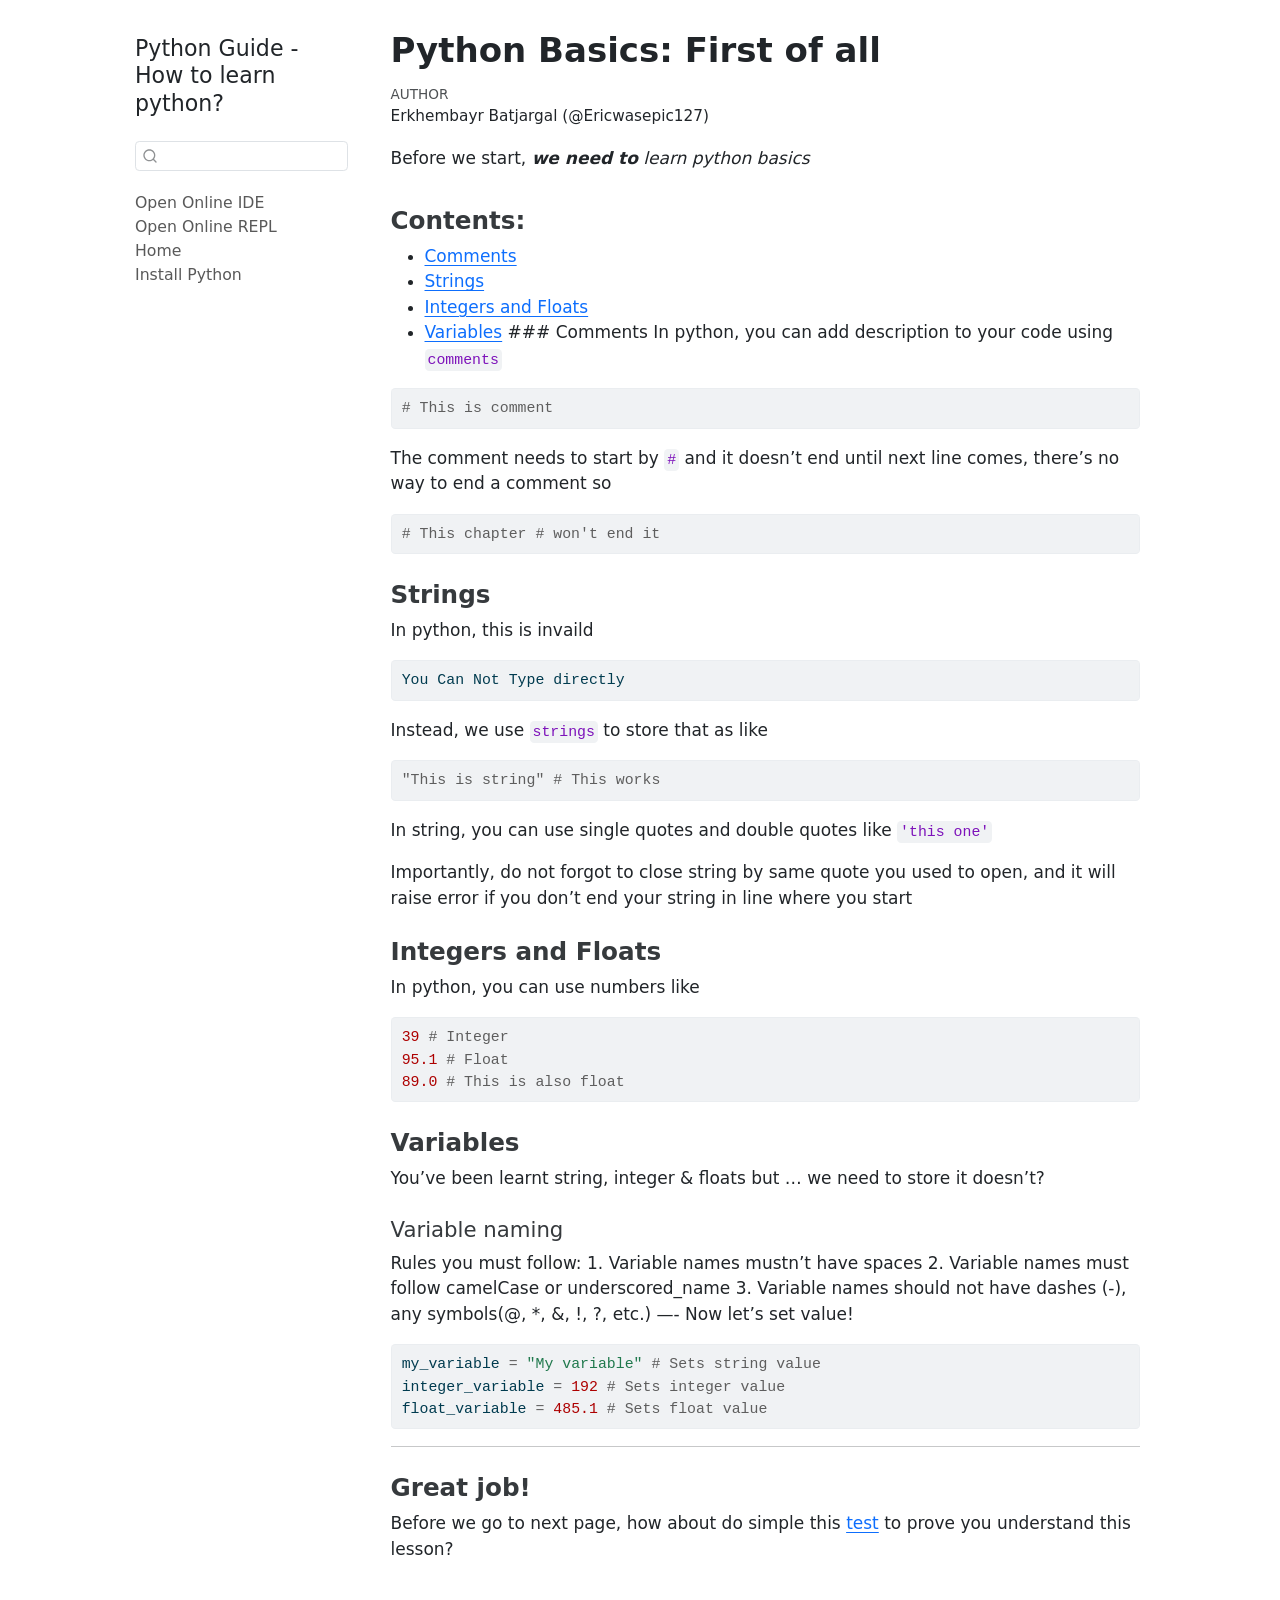
==== basics.html @ 03324207 "Built site for gh-pages" ====
<!DOCTYPE html>
<html xmlns="http://www.w3.org/1999/xhtml" lang="en" xml:lang="en"><head>

<meta charset="utf-8">
<meta name="generator" content="quarto-1.8.26">

<meta name="viewport" content="width=device-width, initial-scale=1.0, user-scalable=yes">

<meta name="author" content="Erkhembayr Batjargal (@Ericwasepic127)">

<title>Python Basics: First of all – Python Guide - How to learn python?</title>
<style>
code{white-space: pre-wrap;}
span.smallcaps{font-variant: small-caps;}
div.columns{display: flex; gap: min(4vw, 1.5em);}
div.column{flex: auto; overflow-x: auto;}
div.hanging-indent{margin-left: 1.5em; text-indent: -1.5em;}
ul.task-list{list-style: none;}
ul.task-list li input[type="checkbox"] {
  width: 0.8em;
  margin: 0 0.8em 0.2em -1em; /* quarto-specific, see https://github.com/quarto-dev/quarto-cli/issues/4556 */ 
  vertical-align: middle;
}
/* CSS for syntax highlighting */
html { -webkit-text-size-adjust: 100%; }
pre > code.sourceCode { white-space: pre; position: relative; }
pre > code.sourceCode > span { display: inline-block; line-height: 1.25; }
pre > code.sourceCode > span:empty { height: 1.2em; }
.sourceCode { overflow: visible; }
code.sourceCode > span { color: inherit; text-decoration: inherit; }
div.sourceCode { margin: 1em 0; }
pre.sourceCode { margin: 0; }
@media screen {
div.sourceCode { overflow: auto; }
}
@media print {
pre > code.sourceCode { white-space: pre-wrap; }
pre > code.sourceCode > span { text-indent: -5em; padding-left: 5em; }
}
pre.numberSource code
  { counter-reset: source-line 0; }
pre.numberSource code > span
  { position: relative; left: -4em; counter-increment: source-line; }
pre.numberSource code > span > a:first-child::before
  { content: counter(source-line);
    position: relative; left: -1em; text-align: right; vertical-align: baseline;
    border: none; display: inline-block;
    -webkit-touch-callout: none; -webkit-user-select: none;
    -khtml-user-select: none; -moz-user-select: none;
    -ms-user-select: none; user-select: none;
    padding: 0 4px; width: 4em;
  }
pre.numberSource { margin-left: 3em;  padding-left: 4px; }
div.sourceCode
  {   }
@media screen {
pre > code.sourceCode > span > a:first-child::before { text-decoration: underline; }
}
</style>


<script src="site_libs/quarto-nav/quarto-nav.js"></script>
<script src="site_libs/quarto-nav/headroom.min.js"></script>
<script src="site_libs/clipboard/clipboard.min.js"></script>
<script src="site_libs/quarto-search/autocomplete.umd.js"></script>
<script src="site_libs/quarto-search/fuse.min.js"></script>
<script src="site_libs/quarto-search/quarto-search.js"></script>
<meta name="quarto:offset" content="./">
<script src="site_libs/quarto-html/quarto.js" type="module"></script>
<script src="site_libs/quarto-html/tabsets/tabsets.js" type="module"></script>
<script src="site_libs/quarto-html/axe/axe-check.js" type="module"></script>
<script src="site_libs/quarto-html/popper.min.js"></script>
<script src="site_libs/quarto-html/tippy.umd.min.js"></script>
<script src="site_libs/quarto-html/anchor.min.js"></script>
<link href="site_libs/quarto-html/tippy.css" rel="stylesheet">
<link href="site_libs/quarto-html/quarto-syntax-highlighting-587c61ba64f3a5504c4d52d930310e48.css" rel="stylesheet" id="quarto-text-highlighting-styles">
<script src="site_libs/bootstrap/bootstrap.min.js"></script>
<link href="site_libs/bootstrap/bootstrap-icons.css" rel="stylesheet">
<link href="site_libs/bootstrap/bootstrap-c03c5444bd40c67e3a784fad4085de04.min.css" rel="stylesheet" append-hash="true" id="quarto-bootstrap" data-mode="light">
<script id="quarto-search-options" type="application/json">{
  "location": "sidebar",
  "copy-button": false,
  "collapse-after": 3,
  "panel-placement": "start",
  "type": "textbox",
  "limit": 50,
  "keyboard-shortcut": [
    "f",
    "/",
    "s"
  ],
  "show-item-context": false,
  "language": {
    "search-no-results-text": "No results",
    "search-matching-documents-text": "matching documents",
    "search-copy-link-title": "Copy link to search",
    "search-hide-matches-text": "Hide additional matches",
    "search-more-match-text": "more match in this document",
    "search-more-matches-text": "more matches in this document",
    "search-clear-button-title": "Clear",
    "search-text-placeholder": "",
    "search-detached-cancel-button-title": "Cancel",
    "search-submit-button-title": "Submit",
    "search-label": "Search"
  }
}</script>


</head>

<body class="nav-sidebar floating fullcontent quarto-light">

<div id="quarto-search-results"></div>
  <header id="quarto-header" class="headroom fixed-top">
  <nav class="quarto-secondary-nav">
    <div class="container-fluid d-flex">
      <button type="button" class="quarto-btn-toggle btn" data-bs-toggle="collapse" role="button" data-bs-target=".quarto-sidebar-collapse-item" aria-controls="quarto-sidebar" aria-expanded="false" aria-label="Toggle sidebar navigation" onclick="if (window.quartoToggleHeadroom) { window.quartoToggleHeadroom(); }">
        <i class="bi bi-layout-text-sidebar-reverse"></i>
      </button>
        <nav class="quarto-page-breadcrumbs" aria-label="breadcrumb"><ol class="breadcrumb"><li class="breadcrumb-item">
      Python Guide - How to learn python?
      </li></ol></nav>
        <a class="flex-grow-1" role="navigation" data-bs-toggle="collapse" data-bs-target=".quarto-sidebar-collapse-item" aria-controls="quarto-sidebar" aria-expanded="false" aria-label="Toggle sidebar navigation" onclick="if (window.quartoToggleHeadroom) { window.quartoToggleHeadroom(); }">      
        </a>
      <button type="button" class="btn quarto-search-button" aria-label="Search" onclick="window.quartoOpenSearch();">
        <i class="bi bi-search"></i>
      </button>
    </div>
  </nav>
</header>
<!-- content -->
<div id="quarto-content" class="quarto-container page-columns page-rows-contents page-layout-article">
<!-- sidebar -->
  <nav id="quarto-sidebar" class="sidebar collapse collapse-horizontal quarto-sidebar-collapse-item sidebar-navigation floating overflow-auto">
    <div class="pt-lg-2 mt-2 text-left sidebar-header">
    <div class="sidebar-title mb-0 py-0">
      <a href="./">Python Guide - How to learn python?</a> 
    </div>
      </div>
        <div class="mt-2 flex-shrink-0 align-items-center">
        <div class="sidebar-search">
        <div id="quarto-search" class="" title="Search"></div>
        </div>
        </div>
    <div class="sidebar-menu-container"> 
    <ul class="list-unstyled mt-1">
        <li class="sidebar-item">
  <div class="sidebar-item-container"> 
  <a href="./../ide.html" class="sidebar-item-text sidebar-link">
 <span class="menu-text">Open Online IDE</span></a>
  </div>
</li>
        <li class="sidebar-item">
  <div class="sidebar-item-container"> 
  <a href="./../hello.html" class="sidebar-item-text sidebar-link">
 <span class="menu-text">Open Online REPL</span></a>
  </div>
</li>
        <li class="sidebar-item">
  <div class="sidebar-item-container"> 
  <a href="./index.html" class="sidebar-item-text sidebar-link">
 <span class="menu-text">Home</span></a>
  </div>
</li>
        <li class="sidebar-item">
  <div class="sidebar-item-container"> 
  <a href="./installing.html" class="sidebar-item-text sidebar-link">
 <span class="menu-text">Install Python</span></a>
  </div>
</li>
    </ul>
    </div>
</nav>
<div id="quarto-sidebar-glass" class="quarto-sidebar-collapse-item" data-bs-toggle="collapse" data-bs-target=".quarto-sidebar-collapse-item"></div>
<!-- margin-sidebar -->
    
<!-- main -->
<main class="content" id="quarto-document-content">

<header id="title-block-header" class="quarto-title-block default">
<div class="quarto-title">
<h1 class="title">Python Basics: First of all</h1>
</div>



<div class="quarto-title-meta">

    <div>
    <div class="quarto-title-meta-heading">Author</div>
    <div class="quarto-title-meta-contents">
             <p>Erkhembayr Batjargal (<span class="citation" data-cites="Ericwasepic127">@Ericwasepic127</span>) </p>
          </div>
  </div>
    
  
    
  </div>
  


</header>


<p>Before we start, <em><strong>we need to</strong> learn python basics</em></p>
<section id="contents" class="level3">
<h3 class="anchored" data-anchor-id="contents">Contents:</h3>
<ul>
<li><a href="#comments">Comments</a></li>
<li><a href="#strings">Strings</a></li>
<li><a href="#integers-and-floats">Integers and Floats</a></li>
<li><a href="#variables">Variables</a> ### Comments In python, you can add description to your code using <code>comments</code></li>
</ul>
<div class="code-copy-outer-scaffold"><div class="sourceCode" id="cb1"><pre class="sourceCode python code-with-copy"><code class="sourceCode python"><span id="cb1-1"><a href="#cb1-1" aria-hidden="true" tabindex="-1"></a><span class="co"># This is comment</span></span></code></pre></div><button title="Copy to Clipboard" class="code-copy-button"><i class="bi"></i></button></div>
<p>The comment needs to start by <code>#</code> and it doesn’t end until next line comes, there’s no way to end a comment so</p>
<div class="code-copy-outer-scaffold"><div class="sourceCode" id="cb2"><pre class="sourceCode python code-with-copy"><code class="sourceCode python"><span id="cb2-1"><a href="#cb2-1" aria-hidden="true" tabindex="-1"></a><span class="co"># This chapter # won't end it</span></span></code></pre></div><button title="Copy to Clipboard" class="code-copy-button"><i class="bi"></i></button></div>
</section>
<section id="strings" class="level3">
<h3 class="anchored" data-anchor-id="strings">Strings</h3>
<p>In python, this is invaild</p>
<div class="code-copy-outer-scaffold"><div class="sourceCode" id="cb3"><pre class="sourceCode python code-with-copy"><code class="sourceCode python"><span id="cb3-1"><a href="#cb3-1" aria-hidden="true" tabindex="-1"></a>You Can Not Type directly</span></code></pre></div><button title="Copy to Clipboard" class="code-copy-button"><i class="bi"></i></button></div>
<p>Instead, we use <code>strings</code> to store that as like</p>
<div class="code-copy-outer-scaffold"><div class="sourceCode" id="cb4"><pre class="sourceCode python code-with-copy"><code class="sourceCode python"><span id="cb4-1"><a href="#cb4-1" aria-hidden="true" tabindex="-1"></a><span class="co">"This is string"</span> <span class="co"># This works</span></span></code></pre></div><button title="Copy to Clipboard" class="code-copy-button"><i class="bi"></i></button></div>
<p>In string, you can use single quotes and double quotes like <code>'this one'</code></p>
<p>Importantly, do not forgot to close string by same quote you used to open, and it will raise error if you don’t end your string in line where you start</p>
</section>
<section id="integers-and-floats" class="level3">
<h3 class="anchored" data-anchor-id="integers-and-floats">Integers and Floats</h3>
<p>In python, you can use numbers like</p>
<div class="code-copy-outer-scaffold"><div class="sourceCode" id="cb5"><pre class="sourceCode python code-with-copy"><code class="sourceCode python"><span id="cb5-1"><a href="#cb5-1" aria-hidden="true" tabindex="-1"></a><span class="dv">39</span> <span class="co"># Integer</span></span>
<span id="cb5-2"><a href="#cb5-2" aria-hidden="true" tabindex="-1"></a><span class="fl">95.1</span> <span class="co"># Float</span></span>
<span id="cb5-3"><a href="#cb5-3" aria-hidden="true" tabindex="-1"></a><span class="fl">89.0</span> <span class="co"># This is also float</span></span></code></pre></div><button title="Copy to Clipboard" class="code-copy-button"><i class="bi"></i></button></div>
</section>
<section id="variables" class="level3">
<h3 class="anchored" data-anchor-id="variables">Variables</h3>
<p>You’ve been learnt string, integer &amp; floats but … we need to store it doesn’t?</p>
<section id="variable-naming" class="level4">
<h4 class="anchored" data-anchor-id="variable-naming">Variable naming</h4>
<p>Rules you must follow: 1. Variable names mustn’t have spaces 2. Variable names must follow camelCase or underscored_name 3. Variable names should not have dashes (-), any symbols(@, *, &amp;, !, ?, etc.) —- Now let’s set value!</p>
<div class="code-copy-outer-scaffold"><div class="sourceCode" id="cb6"><pre class="sourceCode python code-with-copy"><code class="sourceCode python"><span id="cb6-1"><a href="#cb6-1" aria-hidden="true" tabindex="-1"></a>my_variable <span class="op">=</span> <span class="st">"My variable"</span> <span class="co"># Sets string value</span></span>
<span id="cb6-2"><a href="#cb6-2" aria-hidden="true" tabindex="-1"></a>integer_variable <span class="op">=</span> <span class="dv">192</span> <span class="co"># Sets integer value</span></span>
<span id="cb6-3"><a href="#cb6-3" aria-hidden="true" tabindex="-1"></a>float_variable <span class="op">=</span> <span class="fl">485.1</span> <span class="co"># Sets float value</span></span></code></pre></div><button title="Copy to Clipboard" class="code-copy-button"><i class="bi"></i></button></div>
<hr>
</section>
</section>
<section id="great-job" class="level3">
<h3 class="anchored" data-anchor-id="great-job">Great job!</h3>
<p>Before we go to next page, how about do simple this <a href="https://ericwasepic127.github.io/ide.html?code=[base64]%3D%3D&amp;hideTool=true&amp;title=VGVzdCBCYXNpY3MgLSBTVVBZM0dVSURF&amp;note=Q2xpY2sgcnVuIHRvIHNlZSBkaWQgeW91IGRvbmUgY29ycmVjdGx5LCBlZGl0IHRoZSBjb2RlIGJlbG93&amp;link=aHR0cHM6Ly9lcmljd2FzZXBpYzEyNy5naXRodWIuaW8vc3VweTNndWlkZS9iYXNpY3MuaHRtbA%3D%3D">test</a> to prove you understand this lesson?</p>


</section>

</main> <!-- /main -->
<script id="quarto-html-after-body" type="application/javascript">
  window.document.addEventListener("DOMContentLoaded", function (event) {
    const icon = "";
    const anchorJS = new window.AnchorJS();
    anchorJS.options = {
      placement: 'right',
      icon: icon
    };
    anchorJS.add('.anchored');
    const isCodeAnnotation = (el) => {
      for (const clz of el.classList) {
        if (clz.startsWith('code-annotation-')) {                     
          return true;
        }
      }
      return false;
    }
    const onCopySuccess = function(e) {
      // button target
      const button = e.trigger;
      // don't keep focus
      button.blur();
      // flash "checked"
      button.classList.add('code-copy-button-checked');
      var currentTitle = button.getAttribute("title");
      button.setAttribute("title", "Copied!");
      let tooltip;
      if (window.bootstrap) {
        button.setAttribute("data-bs-toggle", "tooltip");
        button.setAttribute("data-bs-placement", "left");
        button.setAttribute("data-bs-title", "Copied!");
        tooltip = new bootstrap.Tooltip(button, 
          { trigger: "manual", 
            customClass: "code-copy-button-tooltip",
            offset: [0, -8]});
        tooltip.show();    
      }
      setTimeout(function() {
        if (tooltip) {
          tooltip.hide();
          button.removeAttribute("data-bs-title");
          button.removeAttribute("data-bs-toggle");
          button.removeAttribute("data-bs-placement");
        }
        button.setAttribute("title", currentTitle);
        button.classList.remove('code-copy-button-checked');
      }, 1000);
      // clear code selection
      e.clearSelection();
    }
    const getTextToCopy = function(trigger) {
      const outerScaffold = trigger.parentElement.cloneNode(true);
      const codeEl = outerScaffold.querySelector('code');
      for (const childEl of codeEl.children) {
        if (isCodeAnnotation(childEl)) {
          childEl.remove();
        }
      }
      return codeEl.innerText;
    }
    const clipboard = new window.ClipboardJS('.code-copy-button:not([data-in-quarto-modal])', {
      text: getTextToCopy
    });
    clipboard.on('success', onCopySuccess);
    if (window.document.getElementById('quarto-embedded-source-code-modal')) {
      const clipboardModal = new window.ClipboardJS('.code-copy-button[data-in-quarto-modal]', {
        text: getTextToCopy,
        container: window.document.getElementById('quarto-embedded-source-code-modal')
      });
      clipboardModal.on('success', onCopySuccess);
    }
      var localhostRegex = new RegExp(/^(?:http|https):\/\/localhost\:?[0-9]*\//);
      var mailtoRegex = new RegExp(/^mailto:/);
        var filterRegex = new RegExp("https:\/\/Ericwasepic127\.github\.io\/supy3guide\/");
      var isInternal = (href) => {
          return filterRegex.test(href) || localhostRegex.test(href) || mailtoRegex.test(href);
      }
      // Inspect non-navigation links and adorn them if external
     var links = window.document.querySelectorAll('a[href]:not(.nav-link):not(.navbar-brand):not(.toc-action):not(.sidebar-link):not(.sidebar-item-toggle):not(.pagination-link):not(.no-external):not([aria-hidden]):not(.dropdown-item):not(.quarto-navigation-tool):not(.about-link)');
      for (var i=0; i<links.length; i++) {
        const link = links[i];
        if (!isInternal(link.href)) {
          // undo the damage that might have been done by quarto-nav.js in the case of
          // links that we want to consider external
          if (link.dataset.originalHref !== undefined) {
            link.href = link.dataset.originalHref;
          }
        }
      }
    function tippyHover(el, contentFn, onTriggerFn, onUntriggerFn) {
      const config = {
        allowHTML: true,
        maxWidth: 500,
        delay: 100,
        arrow: false,
        appendTo: function(el) {
            return el.parentElement;
        },
        interactive: true,
        interactiveBorder: 10,
        theme: 'quarto',
        placement: 'bottom-start',
      };
      if (contentFn) {
        config.content = contentFn;
      }
      if (onTriggerFn) {
        config.onTrigger = onTriggerFn;
      }
      if (onUntriggerFn) {
        config.onUntrigger = onUntriggerFn;
      }
      window.tippy(el, config); 
    }
    const noterefs = window.document.querySelectorAll('a[role="doc-noteref"]');
    for (var i=0; i<noterefs.length; i++) {
      const ref = noterefs[i];
      tippyHover(ref, function() {
        // use id or data attribute instead here
        let href = ref.getAttribute('data-footnote-href') || ref.getAttribute('href');
        try { href = new URL(href).hash; } catch {}
        const id = href.replace(/^#\/?/, "");
        const note = window.document.getElementById(id);
        if (note) {
          return note.innerHTML;
        } else {
          return "";
        }
      });
    }
    const xrefs = window.document.querySelectorAll('a.quarto-xref');
    const processXRef = (id, note) => {
      // Strip column container classes
      const stripColumnClz = (el) => {
        el.classList.remove("page-full", "page-columns");
        if (el.children) {
          for (const child of el.children) {
            stripColumnClz(child);
          }
        }
      }
      stripColumnClz(note)
      if (id === null || id.startsWith('sec-')) {
        // Special case sections, only their first couple elements
        const container = document.createElement("div");
        if (note.children && note.children.length > 2) {
          container.appendChild(note.children[0].cloneNode(true));
          for (let i = 1; i < note.children.length; i++) {
            const child = note.children[i];
            if (child.tagName === "P" && child.innerText === "") {
              continue;
            } else {
              container.appendChild(child.cloneNode(true));
              break;
            }
          }
          if (window.Quarto?.typesetMath) {
            window.Quarto.typesetMath(container);
          }
          return container.innerHTML
        } else {
          if (window.Quarto?.typesetMath) {
            window.Quarto.typesetMath(note);
          }
          return note.innerHTML;
        }
      } else {
        // Remove any anchor links if they are present
        const anchorLink = note.querySelector('a.anchorjs-link');
        if (anchorLink) {
          anchorLink.remove();
        }
        if (window.Quarto?.typesetMath) {
          window.Quarto.typesetMath(note);
        }
        if (note.classList.contains("callout")) {
          return note.outerHTML;
        } else {
          return note.innerHTML;
        }
      }
    }
    for (var i=0; i<xrefs.length; i++) {
      const xref = xrefs[i];
      tippyHover(xref, undefined, function(instance) {
        instance.disable();
        let url = xref.getAttribute('href');
        let hash = undefined; 
        if (url.startsWith('#')) {
          hash = url;
        } else {
          try { hash = new URL(url).hash; } catch {}
        }
        if (hash) {
          const id = hash.replace(/^#\/?/, "");
          const note = window.document.getElementById(id);
          if (note !== null) {
            try {
              const html = processXRef(id, note.cloneNode(true));
              instance.setContent(html);
            } finally {
              instance.enable();
              instance.show();
            }
          } else {
            // See if we can fetch this
            fetch(url.split('#')[0])
            .then(res => res.text())
            .then(html => {
              const parser = new DOMParser();
              const htmlDoc = parser.parseFromString(html, "text/html");
              const note = htmlDoc.getElementById(id);
              if (note !== null) {
                const html = processXRef(id, note);
                instance.setContent(html);
              } 
            }).finally(() => {
              instance.enable();
              instance.show();
            });
          }
        } else {
          // See if we can fetch a full url (with no hash to target)
          // This is a special case and we should probably do some content thinning / targeting
          fetch(url)
          .then(res => res.text())
          .then(html => {
            const parser = new DOMParser();
            const htmlDoc = parser.parseFromString(html, "text/html");
            const note = htmlDoc.querySelector('main.content');
            if (note !== null) {
              // This should only happen for chapter cross references
              // (since there is no id in the URL)
              // remove the first header
              if (note.children.length > 0 && note.children[0].tagName === "HEADER") {
                note.children[0].remove();
              }
              const html = processXRef(null, note);
              instance.setContent(html);
            } 
          }).finally(() => {
            instance.enable();
            instance.show();
          });
        }
      }, function(instance) {
      });
    }
        let selectedAnnoteEl;
        const selectorForAnnotation = ( cell, annotation) => {
          let cellAttr = 'data-code-cell="' + cell + '"';
          let lineAttr = 'data-code-annotation="' +  annotation + '"';
          const selector = 'span[' + cellAttr + '][' + lineAttr + ']';
          return selector;
        }
        const selectCodeLines = (annoteEl) => {
          const doc = window.document;
          const targetCell = annoteEl.getAttribute("data-target-cell");
          const targetAnnotation = annoteEl.getAttribute("data-target-annotation");
          const annoteSpan = window.document.querySelector(selectorForAnnotation(targetCell, targetAnnotation));
          const lines = annoteSpan.getAttribute("data-code-lines").split(",");
          const lineIds = lines.map((line) => {
            return targetCell + "-" + line;
          })
          let top = null;
          let height = null;
          let parent = null;
          if (lineIds.length > 0) {
              //compute the position of the single el (top and bottom and make a div)
              const el = window.document.getElementById(lineIds[0]);
              top = el.offsetTop;
              height = el.offsetHeight;
              parent = el.parentElement.parentElement;
            if (lineIds.length > 1) {
              const lastEl = window.document.getElementById(lineIds[lineIds.length - 1]);
              const bottom = lastEl.offsetTop + lastEl.offsetHeight;
              height = bottom - top;
            }
            if (top !== null && height !== null && parent !== null) {
              // cook up a div (if necessary) and position it 
              let div = window.document.getElementById("code-annotation-line-highlight");
              if (div === null) {
                div = window.document.createElement("div");
                div.setAttribute("id", "code-annotation-line-highlight");
                div.style.position = 'absolute';
                parent.appendChild(div);
              }
              div.style.top = top - 2 + "px";
              div.style.height = height + 4 + "px";
              div.style.left = 0;
              let gutterDiv = window.document.getElementById("code-annotation-line-highlight-gutter");
              if (gutterDiv === null) {
                gutterDiv = window.document.createElement("div");
                gutterDiv.setAttribute("id", "code-annotation-line-highlight-gutter");
                gutterDiv.style.position = 'absolute';
                const codeCell = window.document.getElementById(targetCell);
                const gutter = codeCell.querySelector('.code-annotation-gutter');
                gutter.appendChild(gutterDiv);
              }
              gutterDiv.style.top = top - 2 + "px";
              gutterDiv.style.height = height + 4 + "px";
            }
            selectedAnnoteEl = annoteEl;
          }
        };
        const unselectCodeLines = () => {
          const elementsIds = ["code-annotation-line-highlight", "code-annotation-line-highlight-gutter"];
          elementsIds.forEach((elId) => {
            const div = window.document.getElementById(elId);
            if (div) {
              div.remove();
            }
          });
          selectedAnnoteEl = undefined;
        };
          // Handle positioning of the toggle
      window.addEventListener(
        "resize",
        throttle(() => {
          elRect = undefined;
          if (selectedAnnoteEl) {
            selectCodeLines(selectedAnnoteEl);
          }
        }, 10)
      );
      function throttle(fn, ms) {
      let throttle = false;
      let timer;
        return (...args) => {
          if(!throttle) { // first call gets through
              fn.apply(this, args);
              throttle = true;
          } else { // all the others get throttled
              if(timer) clearTimeout(timer); // cancel #2
              timer = setTimeout(() => {
                fn.apply(this, args);
                timer = throttle = false;
              }, ms);
          }
        };
      }
        // Attach click handler to the DT
        const annoteDls = window.document.querySelectorAll('dt[data-target-cell]');
        for (const annoteDlNode of annoteDls) {
          annoteDlNode.addEventListener('click', (event) => {
            const clickedEl = event.target;
            if (clickedEl !== selectedAnnoteEl) {
              unselectCodeLines();
              const activeEl = window.document.querySelector('dt[data-target-cell].code-annotation-active');
              if (activeEl) {
                activeEl.classList.remove('code-annotation-active');
              }
              selectCodeLines(clickedEl);
              clickedEl.classList.add('code-annotation-active');
            } else {
              // Unselect the line
              unselectCodeLines();
              clickedEl.classList.remove('code-annotation-active');
            }
          });
        }
    const findCites = (el) => {
      const parentEl = el.parentElement;
      if (parentEl) {
        const cites = parentEl.dataset.cites;
        if (cites) {
          return {
            el,
            cites: cites.split(' ')
          };
        } else {
          return findCites(el.parentElement)
        }
      } else {
        return undefined;
      }
    };
    var bibliorefs = window.document.querySelectorAll('a[role="doc-biblioref"]');
    for (var i=0; i<bibliorefs.length; i++) {
      const ref = bibliorefs[i];
      const citeInfo = findCites(ref);
      if (citeInfo) {
        tippyHover(citeInfo.el, function() {
          var popup = window.document.createElement('div');
          citeInfo.cites.forEach(function(cite) {
            var citeDiv = window.document.createElement('div');
            citeDiv.classList.add('hanging-indent');
            citeDiv.classList.add('csl-entry');
            var biblioDiv = window.document.getElementById('ref-' + cite);
            if (biblioDiv) {
              citeDiv.innerHTML = biblioDiv.innerHTML;
            }
            popup.appendChild(citeDiv);
          });
          return popup.innerHTML;
        });
      }
    }
  });
  </script>
</div> <!-- /content -->




</body></html>
---- site_libs/quarto-html/tippy.css ----
.tippy-box[data-animation=fade][data-state=hidden]{opacity:0}[data-tippy-root]{max-width:calc(100vw - 10px)}.tippy-box{position:relative;background-color:#333;color:#fff;border-radius:4px;font-size:14px;line-height:1.4;white-space:normal;outline:0;transition-property:transform,visibility,opacity}.tippy-box[data-placement^=top]>.tippy-arrow{bottom:0}.tippy-box[data-placement^=top]>.tippy-arrow:before{bottom:-7px;left:0;border-width:8px 8px 0;border-top-color:initial;transform-origin:center top}.tippy-box[data-placement^=bottom]>.tippy-arrow{top:0}.tippy-box[data-placement^=bottom]>.tippy-arrow:before{top:-7px;left:0;border-width:0 8px 8px;border-bottom-color:initial;transform-origin:center bottom}.tippy-box[data-placement^=left]>.tippy-arrow{right:0}.tippy-box[data-placement^=left]>.tippy-arrow:before{border-width:8px 0 8px 8px;border-left-color:initial;right:-7px;transform-origin:center left}.tippy-box[data-placement^=right]>.tippy-arrow{left:0}.tippy-box[data-placement^=right]>.tippy-arrow:before{left:-7px;border-width:8px 8px 8px 0;border-right-color:initial;transform-origin:center right}.tippy-box[data-inertia][data-state=visible]{transition-timing-function:cubic-bezier(.54,1.5,.38,1.11)}.tippy-arrow{width:16px;height:16px;color:#333}.tippy-arrow:before{content:"";position:absolute;border-color:transparent;border-style:solid}.tippy-content{position:relative;padding:5px 9px;z-index:1}
---- site_libs/quarto-html/quarto-syntax-highlighting-587c61ba64f3a5504c4d52d930310e48.css ----
/* quarto syntax highlight colors */
:root {
  --quarto-hl-ot-color: #003B4F;
  --quarto-hl-at-color: #657422;
  --quarto-hl-ss-color: #20794D;
  --quarto-hl-an-color: #5E5E5E;
  --quarto-hl-fu-color: #4758AB;
  --quarto-hl-st-color: #20794D;
  --quarto-hl-cf-color: #003B4F;
  --quarto-hl-op-color: #5E5E5E;
  --quarto-hl-er-color: #AD0000;
  --quarto-hl-bn-color: #AD0000;
  --quarto-hl-al-color: #AD0000;
  --quarto-hl-va-color: #111111;
  --quarto-hl-bu-color: inherit;
  --quarto-hl-ex-color: inherit;
  --quarto-hl-pp-color: #AD0000;
  --quarto-hl-in-color: #5E5E5E;
  --quarto-hl-vs-color: #20794D;
  --quarto-hl-wa-color: #5E5E5E;
  --quarto-hl-do-color: #5E5E5E;
  --quarto-hl-im-color: #00769E;
  --quarto-hl-ch-color: #20794D;
  --quarto-hl-dt-color: #AD0000;
  --quarto-hl-fl-color: #AD0000;
  --quarto-hl-co-color: #5E5E5E;
  --quarto-hl-cv-color: #5E5E5E;
  --quarto-hl-cn-color: #8f5902;
  --quarto-hl-sc-color: #5E5E5E;
  --quarto-hl-dv-color: #AD0000;
  --quarto-hl-kw-color: #003B4F;
}

/* other quarto variables */
:root {
  --quarto-font-monospace: SFMono-Regular, Menlo, Monaco, Consolas, "Liberation Mono", "Courier New", monospace;
}

/* syntax highlight based on Pandoc's rules */
pre > code.sourceCode > span {
  color: #003B4F;
}

code.sourceCode > span {
  color: #003B4F;
}

div.sourceCode,
div.sourceCode pre.sourceCode {
  color: #003B4F;
}

/* Normal */
code span {
  color: #003B4F;
}

/* Alert */
code span.al {
  color: #AD0000;
  font-style: inherit;
}

/* Annotation */
code span.an {
  color: #5E5E5E;
  font-style: inherit;
}

/* Attribute */
code span.at {
  color: #657422;
  font-style: inherit;
}

/* BaseN */
code span.bn {
  color: #AD0000;
  font-style: inherit;
}

/* BuiltIn */
code span.bu {
  font-style: inherit;
}

/* ControlFlow */
code span.cf {
  color: #003B4F;
  font-weight: bold;
  font-style: inherit;
}

/* Char */
code span.ch {
  color: #20794D;
  font-style: inherit;
}

/* Constant */
code span.cn {
  color: #8f5902;
  font-style: inherit;
}

/* Comment */
code span.co {
  color: #5E5E5E;
  font-style: inherit;
}

/* CommentVar */
code span.cv {
  color: #5E5E5E;
  font-style: italic;
}

/* Documentation */
code span.do {
  color: #5E5E5E;
  font-style: italic;
}

/* DataType */
code span.dt {
  color: #AD0000;
  font-style: inherit;
}

/* DecVal */
code span.dv {
  color: #AD0000;
  font-style: inherit;
}

/* Error */
code span.er {
  color: #AD0000;
  font-style: inherit;
}

/* Extension */
code span.ex {
  font-style: inherit;
}

/* Float */
code span.fl {
  color: #AD0000;
  font-style: inherit;
}

/* Function */
code span.fu {
  color: #4758AB;
  font-style: inherit;
}

/* Import */
code span.im {
  color: #00769E;
  font-style: inherit;
}

/* Information */
code span.in {
  color: #5E5E5E;
  font-style: inherit;
}

/* Keyword */
code span.kw {
  color: #003B4F;
  font-weight: bold;
  font-style: inherit;
}

/* Operator */
code span.op {
  color: #5E5E5E;
  font-style: inherit;
}

/* Other */
code span.ot {
  color: #003B4F;
  font-style: inherit;
}

/* Preprocessor */
code span.pp {
  color: #AD0000;
  font-style: inherit;
}

/* SpecialChar */
code span.sc {
  color: #5E5E5E;
  font-style: inherit;
}

/* SpecialString */
code span.ss {
  color: #20794D;
  font-style: inherit;
}

/* String */
code span.st {
  color: #20794D;
  font-style: inherit;
}

/* Variable */
code span.va {
  color: #111111;
  font-style: inherit;
}

/* VerbatimString */
code span.vs {
  color: #20794D;
  font-style: inherit;
}

/* Warning */
code span.wa {
  color: #5E5E5E;
  font-style: italic;
}

.prevent-inlining {
  content: "</";
}

/*# sourceMappingURL=2dce1cc6c82594539e1579de68416b47.css.map */
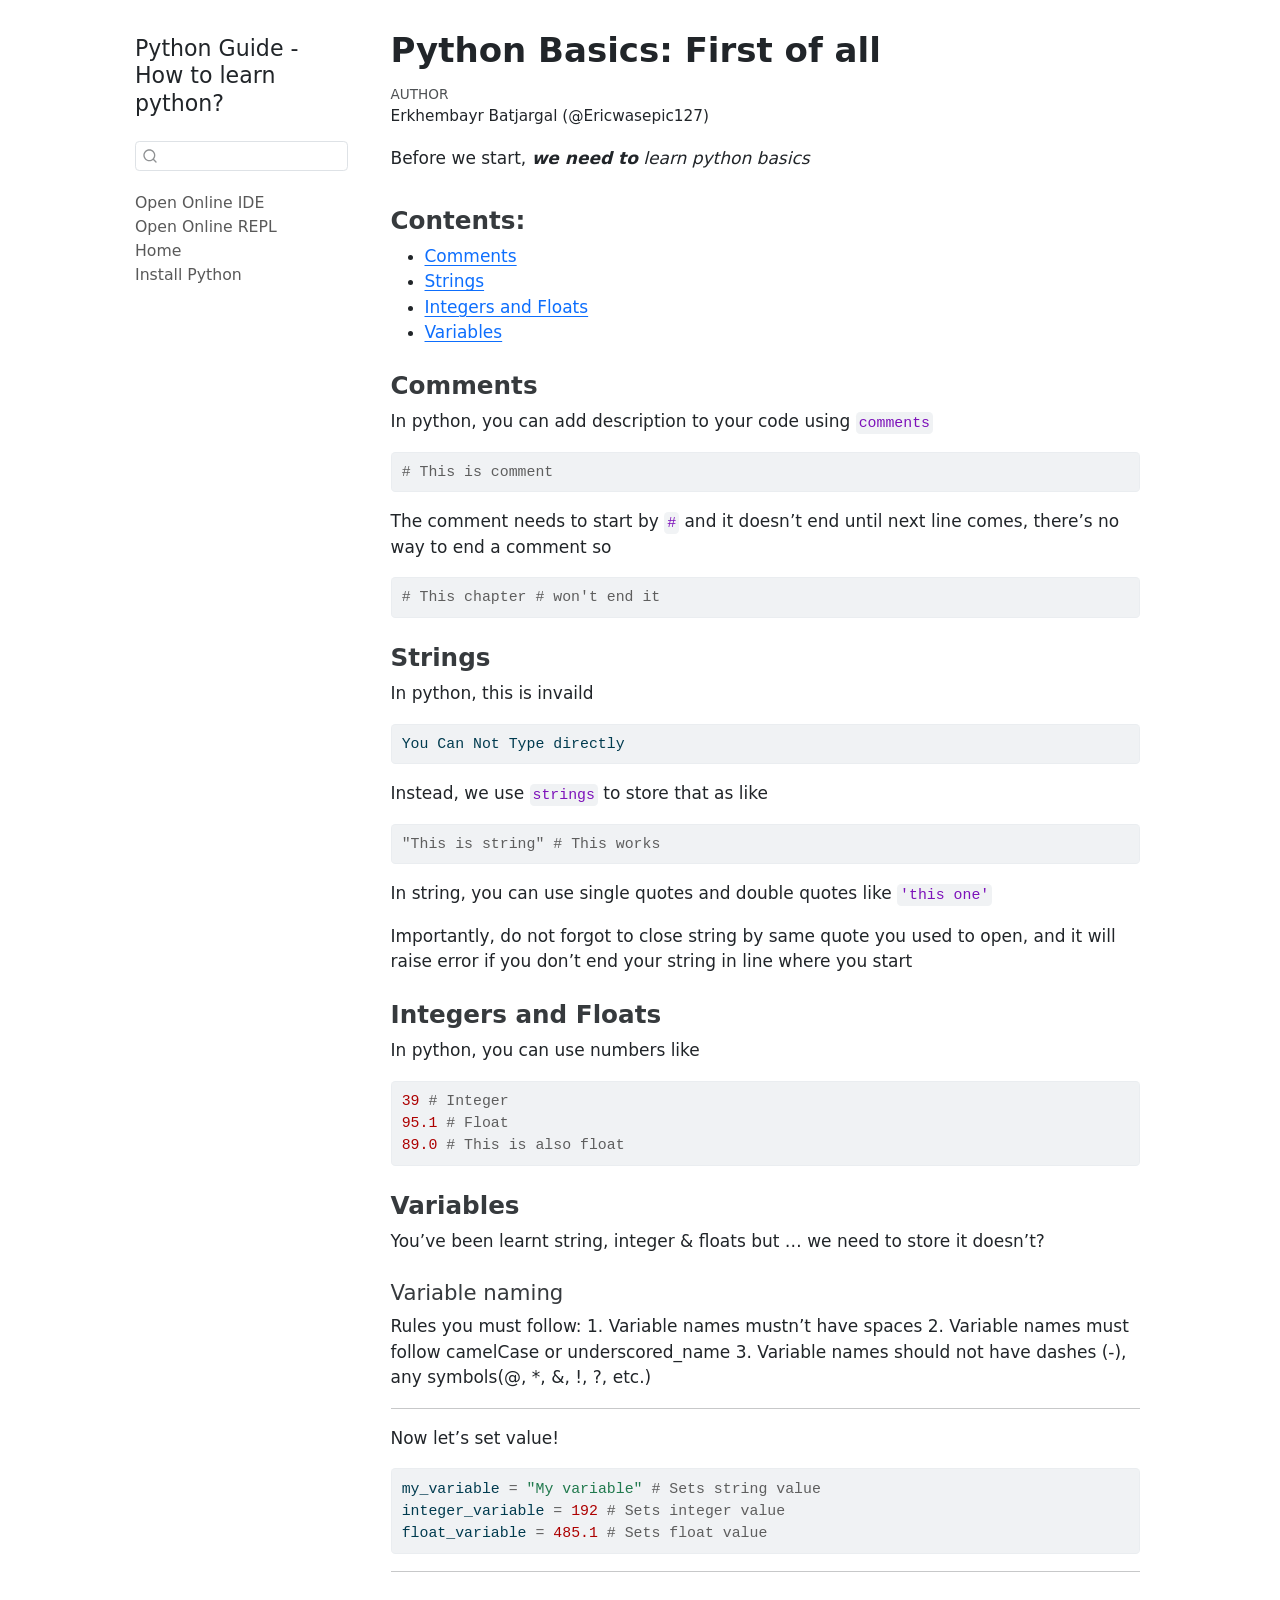
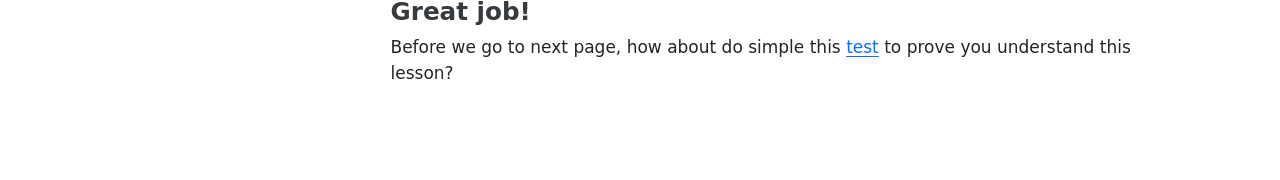
==== commit 58de5387: "Built site for gh-pages" ====
--- a/basics.html
+++ b/basics.html
@@ -209,8 +209,12 @@
 <li><a href="#comments">Comments</a></li>
 <li><a href="#strings">Strings</a></li>
 <li><a href="#integers-and-floats">Integers and Floats</a></li>
-<li><a href="#variables">Variables</a> ### Comments In python, you can add description to your code using <code>comments</code></li>
+<li><a href="#variables">Variables</a></li>
 </ul>
+</section>
+<section id="comments" class="level3">
+<h3 class="anchored" data-anchor-id="comments">Comments</h3>
+<p>In python, you can add description to your code using <code>comments</code></p>
 <div class="code-copy-outer-scaffold"><div class="sourceCode" id="cb1"><pre class="sourceCode python code-with-copy"><code class="sourceCode python"><span id="cb1-1"><a href="#cb1-1" aria-hidden="true" tabindex="-1"></a><span class="co"># This is comment</span></span></code></pre></div><button title="Copy to Clipboard" class="code-copy-button"><i class="bi"></i></button></div>
 <p>The comment needs to start by <code>#</code> and it doesn’t end until next line comes, there’s no way to end a comment so</p>
 <div class="code-copy-outer-scaffold"><div class="sourceCode" id="cb2"><pre class="sourceCode python code-with-copy"><code class="sourceCode python"><span id="cb2-1"><a href="#cb2-1" aria-hidden="true" tabindex="-1"></a><span class="co"># This chapter # won't end it</span></span></code></pre></div><button title="Copy to Clipboard" class="code-copy-button"><i class="bi"></i></button></div>
@@ -236,7 +240,9 @@
 <p>You’ve been learnt string, integer &amp; floats but … we need to store it doesn’t?</p>
 <section id="variable-naming" class="level4">
 <h4 class="anchored" data-anchor-id="variable-naming">Variable naming</h4>
-<p>Rules you must follow: 1. Variable names mustn’t have spaces 2. Variable names must follow camelCase or underscored_name 3. Variable names should not have dashes (-), any symbols(@, *, &amp;, !, ?, etc.) —- Now let’s set value!</p>
+<p>Rules you must follow: 1. Variable names mustn’t have spaces 2. Variable names must follow camelCase or underscored_name 3. Variable names should not have dashes (-), any symbols(@, *, &amp;, !, ?, etc.)</p>
+<hr>
+<p>Now let’s set value!</p>
 <div class="code-copy-outer-scaffold"><div class="sourceCode" id="cb6"><pre class="sourceCode python code-with-copy"><code class="sourceCode python"><span id="cb6-1"><a href="#cb6-1" aria-hidden="true" tabindex="-1"></a>my_variable <span class="op">=</span> <span class="st">"My variable"</span> <span class="co"># Sets string value</span></span>
 <span id="cb6-2"><a href="#cb6-2" aria-hidden="true" tabindex="-1"></a>integer_variable <span class="op">=</span> <span class="dv">192</span> <span class="co"># Sets integer value</span></span>
 <span id="cb6-3"><a href="#cb6-3" aria-hidden="true" tabindex="-1"></a>float_variable <span class="op">=</span> <span class="fl">485.1</span> <span class="co"># Sets float value</span></span></code></pre></div><button title="Copy to Clipboard" class="code-copy-button"><i class="bi"></i></button></div>
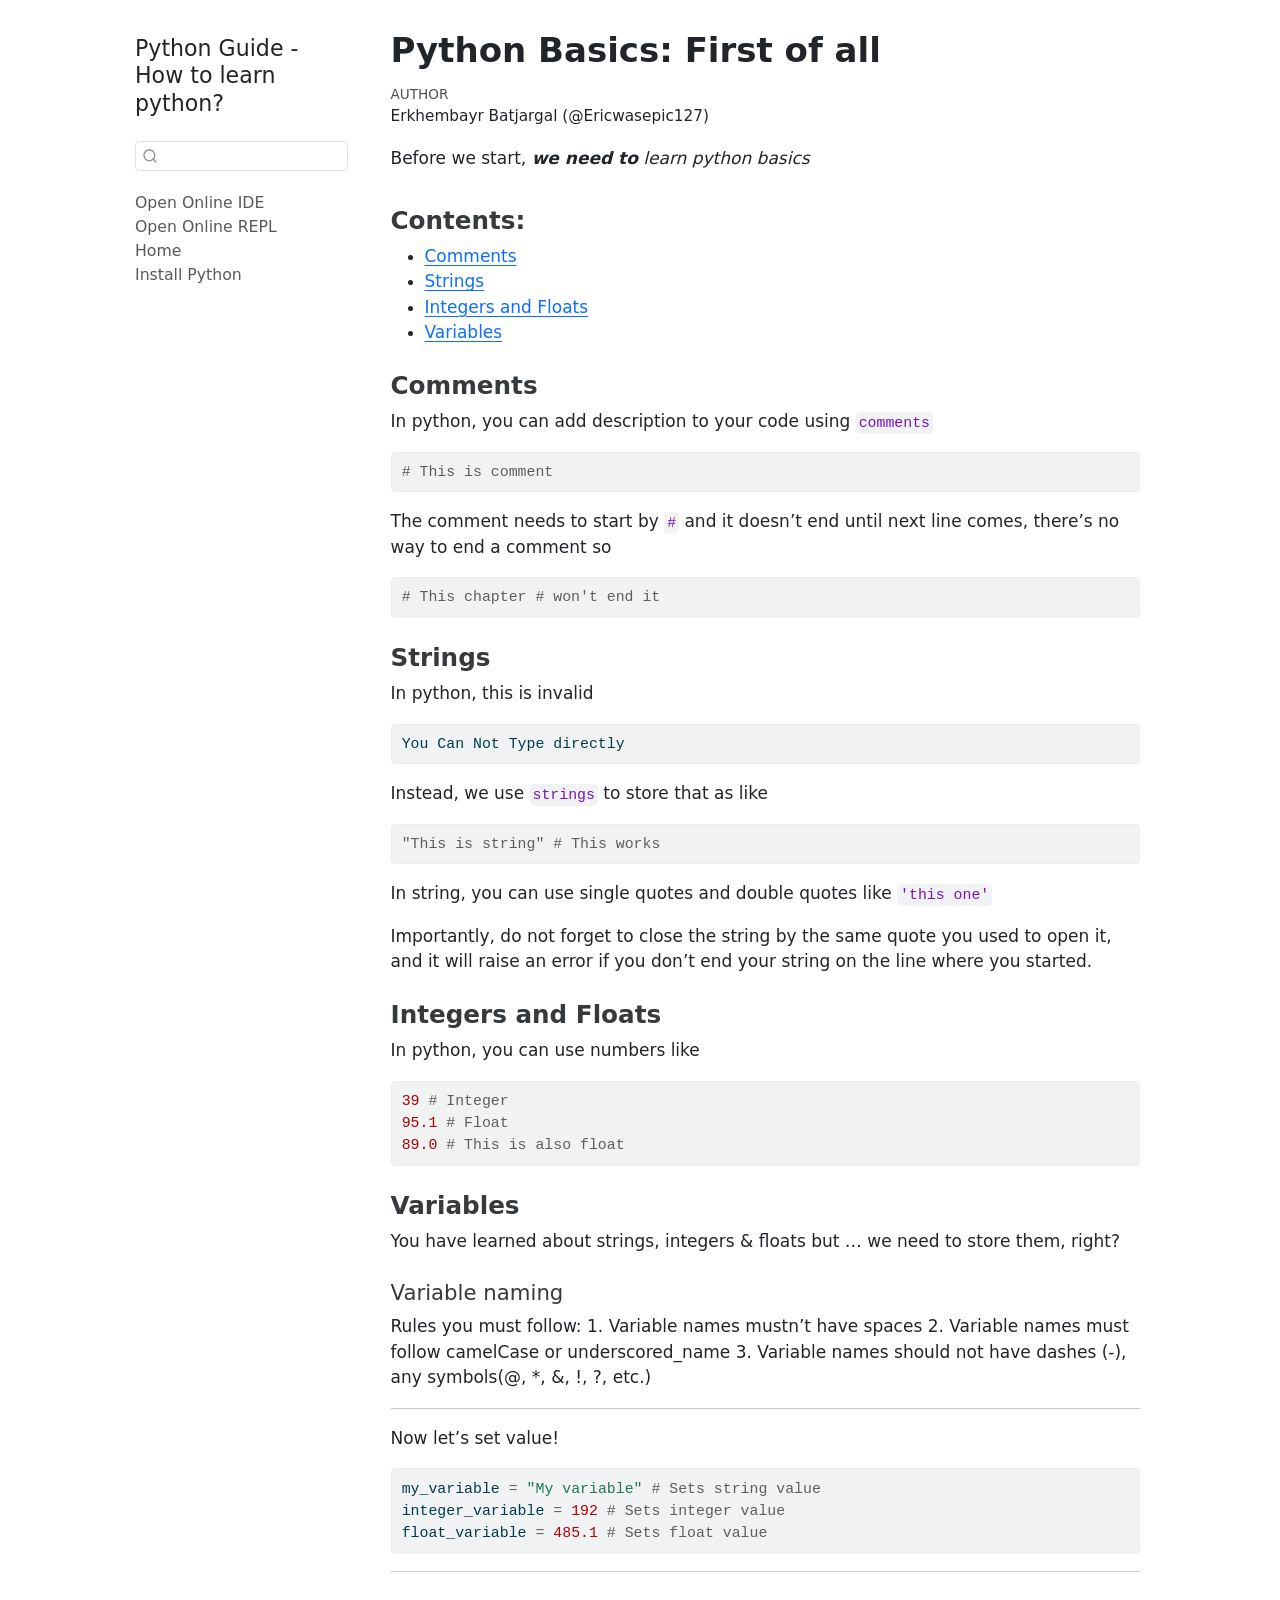
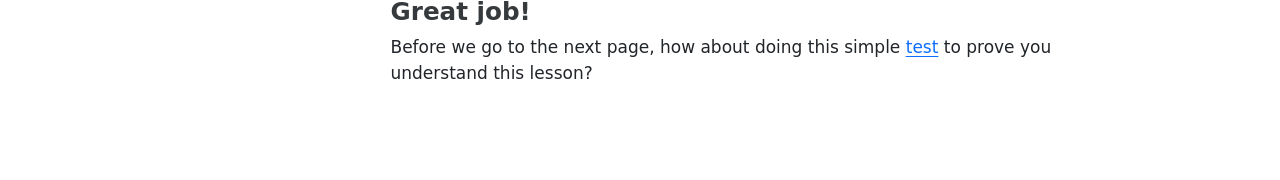
==== commit 3d75dc1c: "Built site for gh-pages" ====
--- a/basics.html
+++ b/basics.html
@@ -221,12 +221,12 @@
 </section>
 <section id="strings" class="level3">
 <h3 class="anchored" data-anchor-id="strings">Strings</h3>
-<p>In python, this is invaild</p>
+<p>In python, this is invalid</p>
 <div class="code-copy-outer-scaffold"><div class="sourceCode" id="cb3"><pre class="sourceCode python code-with-copy"><code class="sourceCode python"><span id="cb3-1"><a href="#cb3-1" aria-hidden="true" tabindex="-1"></a>You Can Not Type directly</span></code></pre></div><button title="Copy to Clipboard" class="code-copy-button"><i class="bi"></i></button></div>
 <p>Instead, we use <code>strings</code> to store that as like</p>
 <div class="code-copy-outer-scaffold"><div class="sourceCode" id="cb4"><pre class="sourceCode python code-with-copy"><code class="sourceCode python"><span id="cb4-1"><a href="#cb4-1" aria-hidden="true" tabindex="-1"></a><span class="co">"This is string"</span> <span class="co"># This works</span></span></code></pre></div><button title="Copy to Clipboard" class="code-copy-button"><i class="bi"></i></button></div>
 <p>In string, you can use single quotes and double quotes like <code>'this one'</code></p>
-<p>Importantly, do not forgot to close string by same quote you used to open, and it will raise error if you don’t end your string in line where you start</p>
+<p>Importantly, do not forget to close the string by the same quote you used to open it, and it will raise an error if you don’t end your string on the line where you started.</p>
 </section>
 <section id="integers-and-floats" class="level3">
 <h3 class="anchored" data-anchor-id="integers-and-floats">Integers and Floats</h3>
@@ -237,7 +237,7 @@
 </section>
 <section id="variables" class="level3">
 <h3 class="anchored" data-anchor-id="variables">Variables</h3>
-<p>You’ve been learnt string, integer &amp; floats but … we need to store it doesn’t?</p>
+<p>You have learned about strings, integers &amp; floats but … we need to store them, right?</p>
 <section id="variable-naming" class="level4">
 <h4 class="anchored" data-anchor-id="variable-naming">Variable naming</h4>
 <p>Rules you must follow: 1. Variable names mustn’t have spaces 2. Variable names must follow camelCase or underscored_name 3. Variable names should not have dashes (-), any symbols(@, *, &amp;, !, ?, etc.)</p>
@@ -251,7 +251,7 @@
 </section>
 <section id="great-job" class="level3">
 <h3 class="anchored" data-anchor-id="great-job">Great job!</h3>
-<p>Before we go to next page, how about do simple this <a href="https://ericwasepic127.github.io/ide.html?code=[base64]%3D%3D&amp;hideTool=true&amp;title=VGVzdCBCYXNpY3MgLSBTVVBZM0dVSURF&amp;note=Q2xpY2sgcnVuIHRvIHNlZSBkaWQgeW91IGRvbmUgY29ycmVjdGx5LCBlZGl0IHRoZSBjb2RlIGJlbG93&amp;link=aHR0cHM6Ly9lcmljd2FzZXBpYzEyNy5naXRodWIuaW8vc3VweTNndWlkZS9iYXNpY3MuaHRtbA%3D%3D">test</a> to prove you understand this lesson?</p>
+<p>Before we go to the next page, how about doing this simple <a href="https://ericwasepic127.github.io/ide.html?code=[base64]%3D%3D&amp;hideTool=true&amp;title=VGVzdCBCYXNpY3MgLSBTVVBZM0dVSURF&amp;note=Q2xpY2sgcnVuIHRvIHNlZSBkaWQgeW91IGRvbmUgY29ycmVjdGx5LCBlZGl0IHRoZSBjb2RlIGJlbG93&amp;link=aHR0cHM6Ly9lcmljd2FzZXBpYzEyNy5naXRodWIuaW8vc3VweTNndWlkZS9iYXNpY3MuaHRtbA%3D%3D">test</a> to prove you understand this lesson?</p>
 
 
 </section>
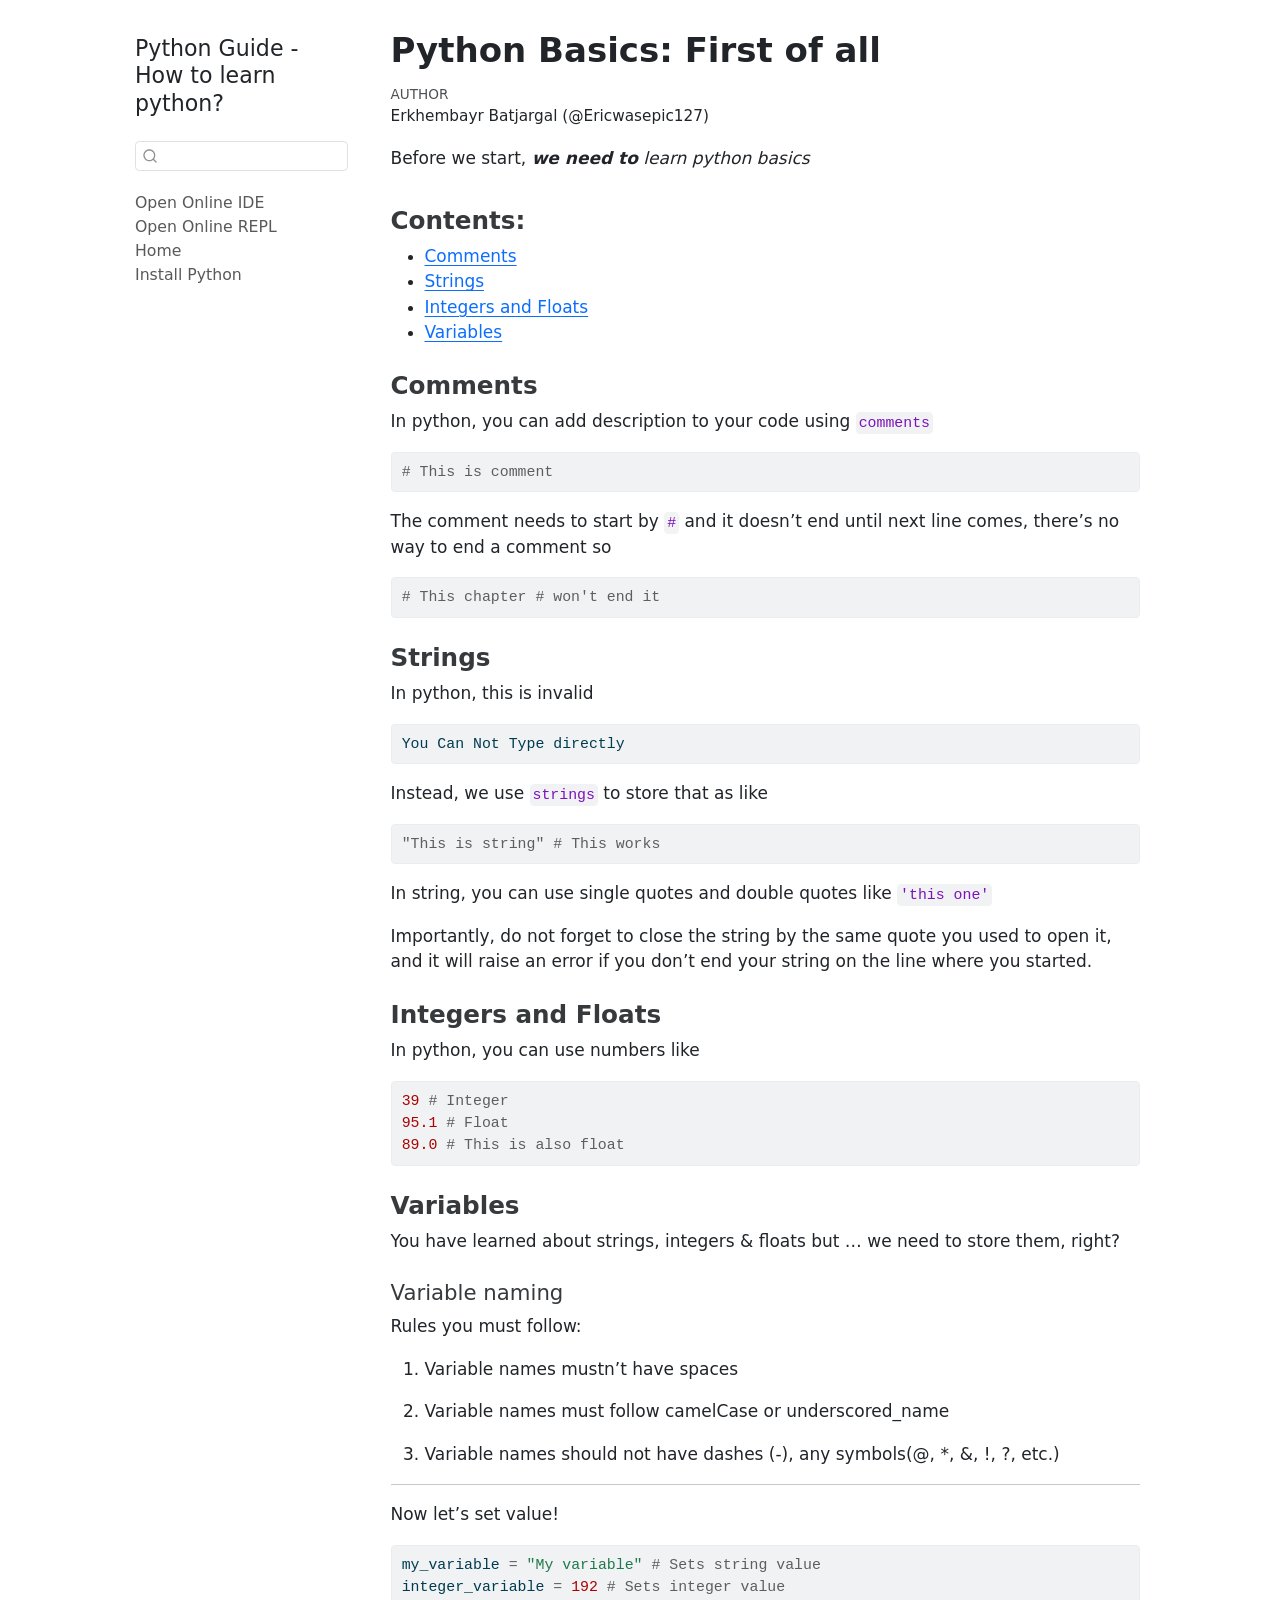
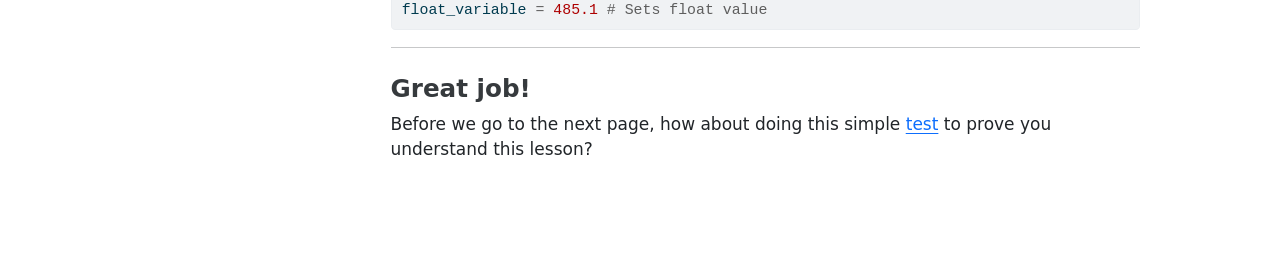
==== commit e3410d6e: "Built site for gh-pages" ====
--- a/basics.html
+++ b/basics.html
@@ -240,7 +240,12 @@
 <p>You have learned about strings, integers &amp; floats but … we need to store them, right?</p>
 <section id="variable-naming" class="level4">
 <h4 class="anchored" data-anchor-id="variable-naming">Variable naming</h4>
-<p>Rules you must follow: 1. Variable names mustn’t have spaces 2. Variable names must follow camelCase or underscored_name 3. Variable names should not have dashes (-), any symbols(@, *, &amp;, !, ?, etc.)</p>
+<p>Rules you must follow:</p>
+<ol type="1">
+<li><p>Variable names mustn’t have spaces</p></li>
+<li><p>Variable names must follow camelCase or underscored_name</p></li>
+<li><p>Variable names should not have dashes (-), any symbols(@, *, &amp;, !, ?, etc.)</p></li>
+</ol>
 <hr>
 <p>Now let’s set value!</p>
 <div class="code-copy-outer-scaffold"><div class="sourceCode" id="cb6"><pre class="sourceCode python code-with-copy"><code class="sourceCode python"><span id="cb6-1"><a href="#cb6-1" aria-hidden="true" tabindex="-1"></a>my_variable <span class="op">=</span> <span class="st">"My variable"</span> <span class="co"># Sets string value</span></span>
